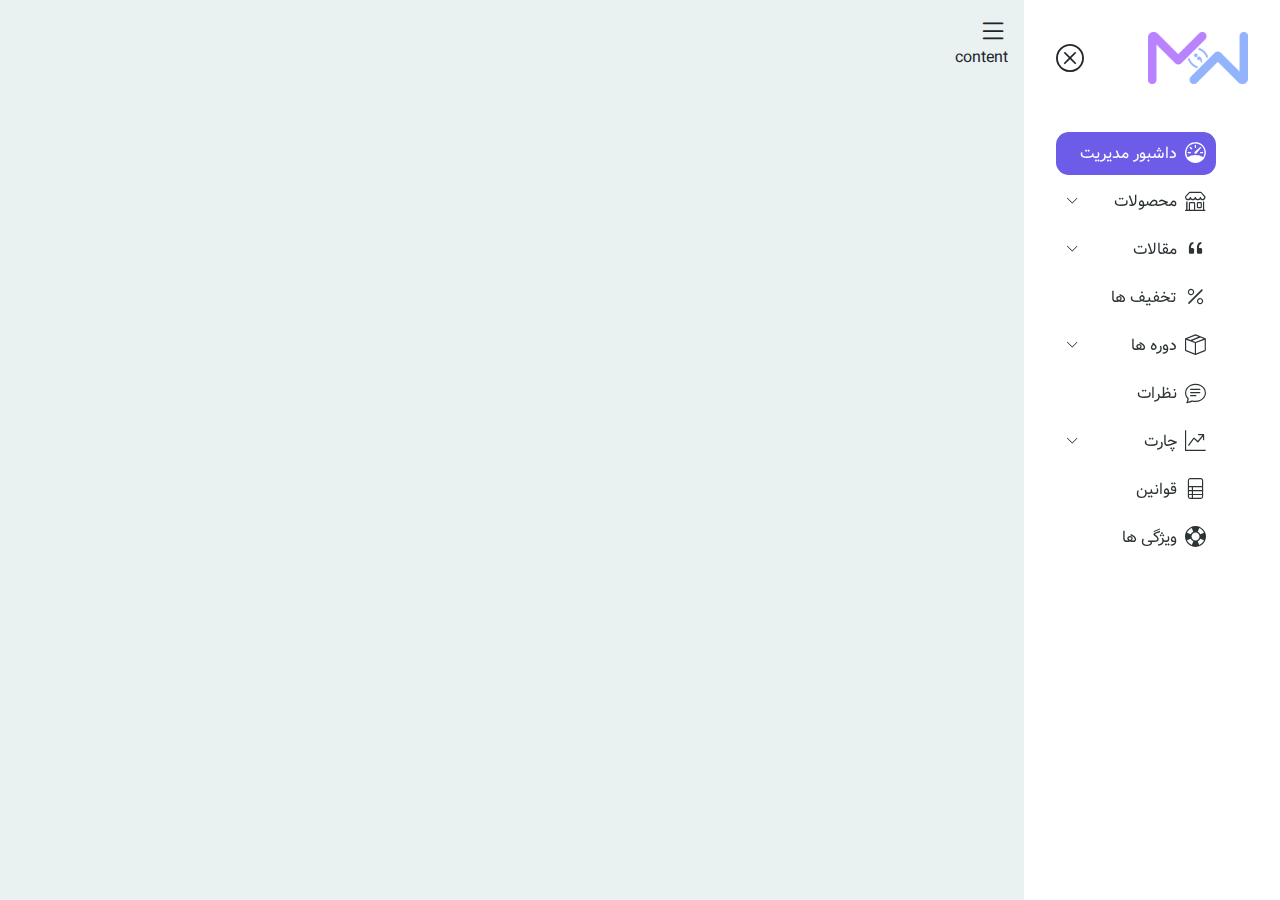
==== index.html @ 44ecd72f "First Added file" ====
<html lang="fa" dir="rtl">

<head>
    <meta charset="UTF-8">
    <meta http-equiv="X-UA-Compatible" content="IE=edge">
    <meta name="viewport" content="width=device-width, initial-scale=1.0">
    <title>پنل ادمین</title>
    <link rel="stylesheet" href="./assets/css/bootstrap.rtl.min.css">
    <link rel="stylesheet" href="./assets/css/bootstrap-icons-1.7.2/bootstrap-icons.css">
    <link rel="stylesheet" href="./assets/css/style.css">
    <link rel="shortcut icon" href="./assets/images/favicon.ico" type="image/x-icon">
</head>

<body>


    <!-- Layouts Start -->
    <section>

        <!-- Side Bar Start -->
        <section class="sidebar">
            <div class="d-flex align-items-center justify-content-between">
                <a href="http://mihranw.ir"><img src="./assets/images/logo.png" alt="logo" class="img-fluid" width="100"
                        height="100"></a>
                <i class="bi bi-x-circle fs-3" id="closeSideBar"></i>
            </div>

            <div class="mt-5">
                <ul class="sidebar-item">
                    <li>
                        <a href="index.html" class="sidebar-link active">
                            <i class="bi bi-speedometer me-2"></i>
                            <span> داشبور مدیریت</span>
                        </a>
                    </li>

                    <li class="dropdown" id="dropdown-submenu" >
                        <div class="sidebar-link"onclick="">
                            <i class="bi bi-shop me-2"></i>
                            <span>  محصولات</span>
                            <i class="bi bi-chevron-down ms-auto"></i>
                        </div>
                        <ul class="submenu" id="submenu">
                            <li class="submenu-item"><a href="#">محصولات جدید</a></li>
                            <li class="submenu-item my-2"><a href="#">فروخته شده ها</a></li>
                            <li class="submenu-item"><a href="#">موجودی</a></li>
                        </ul>
                    </li>

                    <li  class="dropdown">
                        <div class="sidebar-link">
                            <i class="bi bi-quote me-2"></i>
                            <span> مقالات</span>
                            <i class="bi bi-chevron-down ms-auto"></i>
                        </div>
                        <ul class="submenu">
                            <li class="submenu-item"><a href="#">مقاله</a></li>
                            <li class="submenu-item my-2"><a href="#">ثبت شده ها</a></li>
                        </ul>
                    </li>


                    <li>
                        <a href="index.html" class="sidebar-link">
                            <i class="bi bi-percent me-2"></i>
                            <span>تخفیف ها</span>
                        </a>
                    </li>

                    <li  class="dropdown">
                        <div class="sidebar-link">
                            <i class="bi bi-box-seam me-2"></i>
                            <span>دوره ها</span>
                            <i class="bi bi-chevron-down ms-auto"></i>
                        </div>
                        <ul class="submenu">
                            <li class="submenu-item"><a href="#">شروع شده</a></li>
                            <li class="submenu-item my-2"><a href="#">اتمام شده ها</a></li>
                            <li class="submenu-item"><a href="#">جدید ها</a></li>
                            <li class="submenu-item my-2"><a href="#">برترین ها</a></li>
                            <li class="submenu-item"><a href="#">همین ها</a></li>
                        </ul>
                    </li>

                    <li>
                        <a href="index.html" class="sidebar-link">
                            <i class="bi bi-chat-text me-2"></i>
                            <span>نظرات</span>
                        </a>
                    </li>

                    <li  class="dropdown"  id="dropdown-submenu" >
                        <div class="sidebar-link">
                            <i class="bi bi-graph-up-arrow me-2"></i>
                            <span>چارت</span>
                            <i class="bi bi-chevron-down ms-auto"></i>
                        </div>
                        <ul class="submenu">
                            <li class="submenu-item"><a href="#">شروع شده</a></li>
                            <li class="submenu-item my-2"><a href="#">اتمام شده ها</a></li>
                            <li class="submenu-item"><a href="#">جدید ها</a></li>
                            <li class="submenu-item my-2"><a href="#">برترین ها</a></li>
                            <li class="submenu-item"><a href="#">همین ها</a></li>
                        </ul>
                    </li>

                    <li>
                        <a href="index.html" class="sidebar-link">
                            <i class="bi bi-file-ruled me-2"></i>
                            <span>قوانین</span>
                        </a>
                    </li>
                    <li>
                        <a href="index.html" class="sidebar-link">
                            <i class="bi bi-life-preserver me-2"></i>
                            <span>ویژگی ها</span>
                        </a>
                    </li>

                    
                </ul>
            </div>

        </section>
        <!-- Side Bar End -->




        <section class="main">
            <header>
                <i class="bi bi-list" id="openSideBar"></i>
            </header>
            <section class="content">
                content
            </section>
        </section>
    </section>
    <!-- Layouts End -->









    <!-- Mihranw.ir -->

    <script src="./assets/js/bootstrap.bundle.min.js"></script>
    <script src="./assets/js/Jquery.min.js"></script>
    <script src="./assets/js/main.js"></script>
</body>

</html>
---- assets/css/style.css ----
@font-face {
  font-family: "Vazir";
  src: url("../fonts/Vazir.eot");
  /* IE9 Compat Modes */
  src: url("../fonts/Vazir.ttf") format("embedded-opentype"),
    url("../fonts/Vazir.woff") format("woff"),
    url("../fonts/Vazir.woff2") format("woff2");
}

/* Track */
::-webkit-scrollbar {
  width: 3px;
}

::-webkit-scrollbar-track {
  background-color: #a29bfe;
}
::-webkit-scrollbar-thumb {
  background-color: #6c5ce7;
  border-radius: 1rem;
}

body {
  padding: 0;
  margin: 0;
  box-sizing: border-box;
}

body,
html {
  font-family: "Vazir" !important;
}

/* Over Write */
.h1,
.h2,
.h3,
.h4,
.h5,
.h6,
h1,
h2,
h3,
h4,
h5,
h6,
p {
  line-height: 2 !important;
}

/* Utilities */
a {
  text-decoration: none;
}

.cellphone {
  direction: ltr;
  text-align: right;
}

/* Side Bar */
.sidebar {
  width: 16rem;
  height: 100vh;
  position: fixed;
  padding: 2rem;
  overflow-y: hidden;
  transition: all 0.8s;
}
.sidebar:hover {
  overflow-y: auto;
}
.sidebar #closeSideBar {
  font-size: 30px;
  cursor: pointer;
  transition: all 0.3s;
}
.sidebar #closeSideBar:hover {
  color: #eb4d4b;
}

.sidebar .sidebar-item {
  list-style: none;
}

.sidebar .sidebar-item .active {
  background-color: #6c5ce7;
}
.sidebar .sidebar-item .sidebar-link.active span {
  color: #fff;
}
.sidebar .sidebar-item .sidebar-link.active i {
  color: #fff;
}
.sidebar .sidebar-item .sidebar-link.active:hover i {
  color: #fff;
}

.sidebar .sidebar-item .sidebar-link.active:hover {
  background-color: #786ff0;
}

.sidebar .sidebar-item .sidebar-link {
  margin-top: 0.3rem;
  display: flex;
  align-items: center;
  padding: 0.6rem;
  transition: all 0.3s;
  border-radius: 0.8rem;
  cursor: pointer;
  color: #2d3436;
}

.sidebar .sidebar-item .sidebar-link:hover {
  background-color: #eaf1f1;
}

.sidebar .sidebar-item .sidebar-link i {
  font-size: 1.3rem;
  transition: all 0.3s;
}

.sidebar .sidebar-item .sidebar-link .bi-chevron-down {
  font-size: 0.8rem;
  color: #2d3436 !important;
  transition: all 0.3s;
}
.sidebar .sidebar-item .sidebar-link .bi-chevron-up {
  font-size: 0.8rem;
  color: #2d3436 !important;
  transition: all 0.3s;
}

.sidebar .sidebar-item .sidebar-link:hover i {
  color: #eb4d4b;
}

.sidebar .sidebar-item .submenu {
  list-style: none;
  display: none;
}

.sidebar .sidebar-item .submenu .submenu-item {
  transition: all 0.3s;
}

.sidebar .sidebar-item .submenu .submenu-item:hover {
  margin-right: 0.5rem;
}

.sidebar .sidebar-item .submenu .submenu-item a {
  color: #a29bfe;
}

.sidebar .sidebar-item .submenu .submenu-item:hover a {
  color: #6c5ce7;
}

/* Main */
.main {
  height: 100vh;
  background-color: #eaf1f1;
  padding: 1rem;
  transition: all 0.8s;
}

.main #openSideBar {
  font-size: 30px;
  cursor: pointer;
  transition: all 0.3s;
}

/* .main #openSideBar:hover{

} */
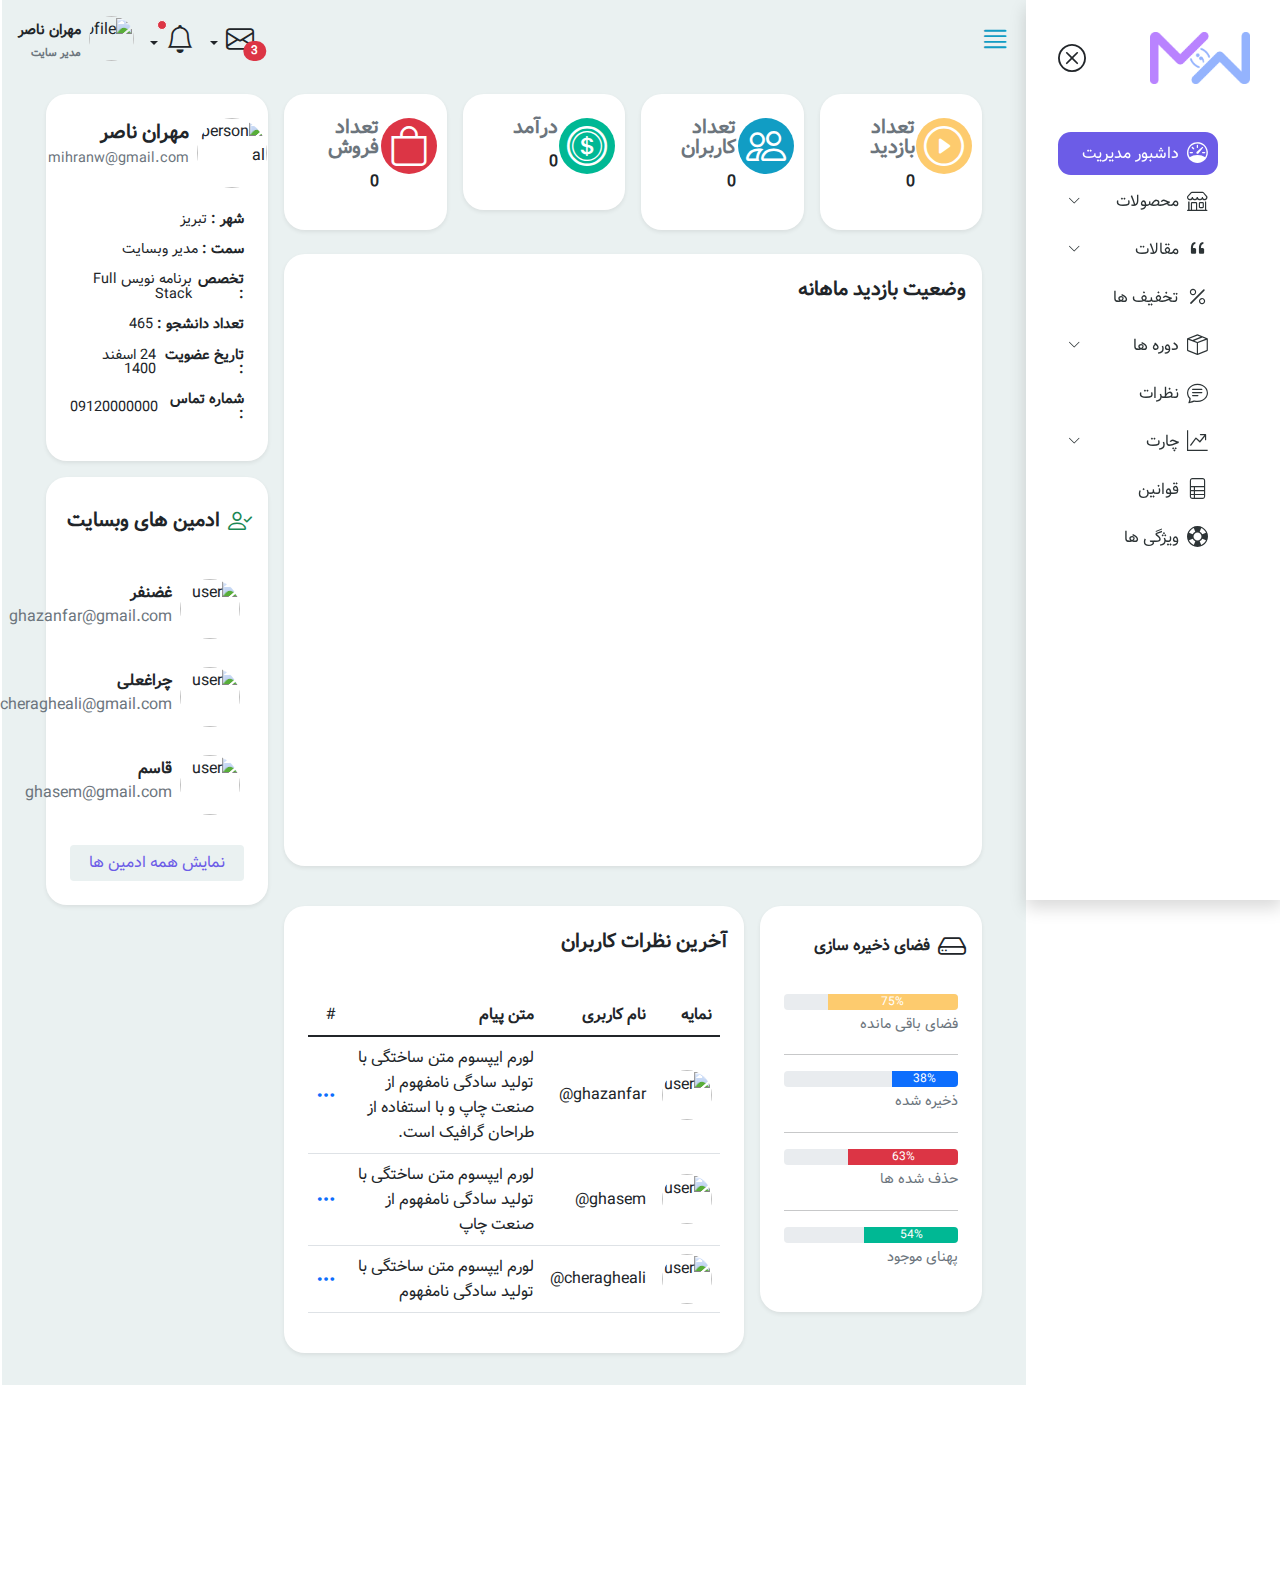
==== commit 279fd084: "Add New Features And Plugings" ====
--- a/index.html
+++ b/index.html
@@ -18,7 +18,7 @@
     <section>
 
         <!-- Side Bar Start -->
-        <section class="sidebar">
+        <section class="sidebar shadow">
             <div class="d-flex align-items-center justify-content-between">
                 <a href="http://mihranw.ir"><img src="./assets/images/logo.png" alt="logo" class="img-fluid" width="100"
                         height="100"></a>
@@ -34,10 +34,10 @@
                         </a>
                     </li>
 
-                    <li class="dropdown" id="dropdown-submenu" >
-                        <div class="sidebar-link"onclick="">
+                    <li class="dropdown" id="dropdown-submenu">
+                        <div class="sidebar-link" onclick="">
                             <i class="bi bi-shop me-2"></i>
-                            <span>  محصولات</span>
+                            <span> محصولات</span>
                             <i class="bi bi-chevron-down ms-auto"></i>
                         </div>
                         <ul class="submenu" id="submenu">
@@ -47,7 +47,7 @@
                         </ul>
                     </li>
 
-                    <li  class="dropdown">
+                    <li class="dropdown">
                         <div class="sidebar-link">
                             <i class="bi bi-quote me-2"></i>
                             <span> مقالات</span>
@@ -67,7 +67,7 @@
                         </a>
                     </li>
 
-                    <li  class="dropdown">
+                    <li class="dropdown">
                         <div class="sidebar-link">
                             <i class="bi bi-box-seam me-2"></i>
                             <span>دوره ها</span>
@@ -89,7 +89,7 @@
                         </a>
                     </li>
 
-                    <li  class="dropdown"  id="dropdown-submenu" >
+                    <li class="dropdown" id="dropdown-submenu">
                         <div class="sidebar-link">
                             <i class="bi bi-graph-up-arrow me-2"></i>
                             <span>چارت</span>
@@ -117,7 +117,7 @@
                         </a>
                     </li>
 
-                    
+
                 </ul>
             </div>
 
@@ -125,16 +125,511 @@
         <!-- Side Bar End -->
 
 
-
-
+        <!-- Main Start -->
         <section class="main">
-            <header>
-                <i class="bi bi-list" id="openSideBar"></i>
+
+            <!-- Header Start -->
+            <header class="header d-flex justify-content-between align-items-center ">
+                <div>
+                    <i class="bi bi-justify" id="openSideBar"></i>
+                </div>
+
+                <div class="d-flex align-items-center">
+                    <div class="dropdown message-box mt-1">
+                        <div class="dropdown-toggle position-relative" data-bs-toggle="dropdown">
+                            <i class="bi bi-envelope fs-3"></i>
+                            <span
+                                class="position-absolute top-50 end-50 translate-middle-x badge rounded-pill bg-danger">
+                                3
+                            </span>
+                        </div>
+
+                        <ul class="dropdown-menu shadow">
+
+                            <li class="text-center">پیام ها</li>
+                            <li>
+                                <hr class="dropdown-divider">
+                            </li>
+
+                            <li><a class="dropdown-item" href="#">
+                                    <div class="d-flex align-items-center">
+                                        <img src="./assets/images/users/1.png" alt="user logo" width="40"
+                                            class="img-fluid rounded-circle">
+                                        <span class="d-block fs-7 fw-bold ms-2">قاسم نوشته </span>
+                                        <div class="card ms-1 p-1"><span class="text-secondary fs-10">10 دقیقه
+                                                قبل</span></div>
+                                    </div>
+                                    <span class="text-muted fs-8">لورم ایپسوم متن ساختگی</span>
+                                </a></li>
+                            <li class="mt-2"><a class="dropdown-item" href="#">
+                                    <div class="d-flex align-items-center">
+                                        <img src="./assets/images/users/2.png" alt="user logo" width="40"
+                                            class="img-fluid rounded-circle">
+                                        <span class="d-block fs-7 fw-bold ms-2">غضنفر نوشته </span>
+                                        <div class="card ms-1 p-1"><span class="text-secondary fs-10">14 دقیقه
+                                                قبل</span></div>
+                                    </div>
+                                    <span class="text-muted fs-8">لورم ایپسوم متن ساختگی با تولید سادگی نامفهوم </span>
+                                </a></li>
+                            <li class="mt-2"><a class="dropdown-item" href="#">
+                                    <div class="d-flex align-items-center">
+                                        <img src="./assets/images/users/3.png" alt="user logo" width="40"
+                                            class="img-fluid rounded-circle">
+                                        <span class="d-block fs-7 fw-bold ms-2">چراغعلی نوشته </span>
+                                        <div class="card ms-1 p-1"><span class="text-secondary fs-10">1 ساعت قبل</span>
+                                        </div>
+                                    </div>
+                                    <span class="text-muted fs-8">لورم ایپسوم متن ساختگی با صنعت چاپ</span>
+                                </a></li>
+
+
+                            <li class="mt-4 mb-2 text-center">
+                                <a href="index.html" class="fs-8 position-relative">مشاهده همه پیام ها</a>
+                                <span
+                                    class="position-absolute top-75 end-75 translate-middle badge rounded-pill bg-warning">
+                                    10
+                                </span>
+                            </li>
+
+                        </ul>
+                    </div>
+
+                    <div class="dropdown alert-box mt-1 mx-3">
+                        <div class="dropdown-toggle position-relative" data-bs-toggle="dropdown">
+                            <i class="bi bi-bell fs-3"></i>
+                            <span
+                                class="position-absolute top-25 start-25 translate-middle p-1 bg-danger border border-light rounded-circle">
+                            </span>
+
+                        </div>
+
+                        <ul class="dropdown-menu shadow">
+
+                            <li class="text-center">هشدارها</li>
+                            <li>
+                                <hr class="dropdown-divider">
+                            </li>
+
+                            <li><a class="dropdown-item" href="#">
+                                    <div class="d-flex align-items-center">
+                                        <i class="bi bi-check-circle fs-2 text-success"></i>
+                                        <span class="d-block fs-7 fw-bold ms-2"> دوره جدید منتشر شد </span>
+                                        <div class="card ms-1 p-1"><span class="text-secondary fs-10">40 دقیقه
+                                                قبل</span></div>
+                                    </div>
+                                    <p class="text-muted fs-8 mt-1">لورم ایپسوم متن ساختگی با تولید سادگی نامفهوم </p>
+
+                                </a></li>
+                            <li><a class="dropdown-item" href="#">
+                                    <div class="d-flex align-items-center">
+                                        <i class="bi bi-exclamation-circle fs-2 text-warning"></i>
+                                        <span class="d-block fs-7 fw-bold ms-2"> منابع سیستم پر شده ! </span>
+                                        <div class="card ms-1 p-1"><span class="text-secondary fs-10">3 ساعت
+                                                قبل</span></div>
+                                    </div>
+                                    <p class="text-muted fs-8 mt-1">لورم ایپسوم متن ساختگی با تولید سادگی نامفهوم </p>
+
+                                </a></li>
+                            <li><a class="dropdown-item" href="#">
+                                    <div class="d-flex align-items-center">
+                                        <i class="bi bi-x-circle fs-2 text-danger"></i>
+                                        <span class="d-block fs-7 fw-bold ms-2"> فایل ذخیره نشد! </span>
+                                        <div class="card ms-1 p-1"><span class="text-secondary fs-10">48 ساعت
+                                                قبل</span></div>
+                                    </div>
+                                    <p class="text-muted fs-8 mt-1">لورم ایپسوم متن ساختگی با تولید سادگی نامفهوم </p>
+
+                                </a></li>
+
+
+
+                            <li class="mt-4 mb-2 text-center">
+                                <a href="index.html" class="fs-8 position-relative">مشاهده اعلان ها</a>
+                            </li>
+
+                        </ul>
+                    </div>
+
+                    <div class="dropdown profile-box">
+                        <div class="dropdown-toggle position-relative profile" data-bs-toggle="dropdown">
+                            <div class="d-flex align-items-center">
+                                <img src="./assets/images/users/personal.png" alt="Profile" width="45"
+                                    class="img-fluid rounded-circle">
+                                <div class="ms-2">
+                                    <p class="fw-bold fs-7 mb-0">مهران ناصر</p>
+                                    <span class="fw-bold fs-9 text-muted mt-0">مدیر سایت</span>
+                                </div>
+                            </div>
+                        </div>
+
+                        <ul class="dropdown-menu shadow">
+
+                            <li class="p-1">
+                                <a class="dropdown-item" href="#">
+                                    <i class="bi bi-person-bounding-box fs-6 me-1"></i>
+                                    حساب کاربری
+                                </a>
+                            </li>
+                            <li class="p-1">
+                                <a class="dropdown-item" href="#">
+                                    <i class="bi bi-cash-coin fs-6 me-1"></i>
+                                    کیف پول
+                                </a>
+                            </li>
+                            <li class="p-1">
+                                <a class="dropdown-item" href="#">
+                                    <i class="bi bi-key fs-6 me-1"></i>
+                                    تغییر رمز عبور
+                                </a>
+                            </li>
+                            <li>
+                                <hr class="dropdown-divider">
+                            </li>
+                            <li class="p-1">
+                                <a class="dropdown-item" href="#">
+                                    <i class="bi bi-door-open fs-6 me-1"></i>
+                                    خروج از حساب
+                                </a>
+                            </li>
+
+
+
+
+
+
+                        </ul>
+                    </div>
+                </div>
+
             </header>
-            <section class="content">
-                content
+            <!-- Header End -->
+
+            <!-- Content Start -->
+            <section class="content p-1 p-lg-3 mt-5 mt-lg-3">
+                <div class="container-fluid">
+                    <div class="row g-3">
+                        <!-- stats Start -->
+                        <div class="col-lg-9 stats">
+                            <div class="row g-3">
+                                <div class="col-6 col-lg-3">
+                                    <div class="card shadow-sm">
+                                        <div class="card-body">
+                                            <div class="row g-3">
+                                                <div class="col-sm-3 col-lg-4">
+                                                    <div class="stats-icon">
+                                                        <i class="bi bi-play-circle fs-1 bg-yellow"></i>
+                                                    </div>
+                                                </div>
+                                                <div class="col-sm-9 col-lg-8 text-center text-lg-start">
+                                                    <h5 class="text-muted fs-5 fw-bold lh-1">تعداد بازدید</h5>
+                                                    <h6 class="fs-6 fw-bold purecounter" data-purecounter-start="0"
+                                                        data-purecounter-end="1500">0</h6>
+                                                </div>
+                                            </div>
+                                        </div>
+                                    </div>
+                                </div>
+                                <div class="col-6 col-lg-3">
+                                    <div class="card shadow-sm">
+                                        <div class="card-body">
+                                            <div class="row g-3">
+                                                <div class="col-sm-3 col-lg-4">
+                                                    <div class="stats-icon">
+                                                        <i class="bi bi-people fs-1 bg-blue"></i>
+                                                    </div>
+                                                </div>
+                                                <div class="col-sm-9 col-lg-8 text-center text-lg-start">
+                                                    <h5 class="text-muted fs-5 fw-bold lh-1">تعداد کاربران</h5>
+                                                    <h6 class="fs-6 fw-bold purecounter" data-purecounter-start="0"
+                                                        data-purecounter-end="2341">0</h6>
+                                                </div>
+                                            </div>
+                                        </div>
+                                    </div>
+                                </div>
+                                <div class="col-6 col-lg-3">
+                                    <div class="card shadow-sm">
+                                        <div class="card-body">
+                                            <div class="row g-3">
+                                                <div class="col-sm-3 col-lg-4">
+                                                    <div class="stats-icon">
+                                                        <i class="bi bi-coin fs-1 bg-green"></i>
+                                                    </div>
+                                                </div>
+                                                <div class="col-sm-9 col-lg-8 text-center text-lg-start">
+                                                    <h5 class="text-muted fs-5 fw-bold lh-1">درآمد</h5>
+                                                    <h6 class="fs-6 fw-bold purecounter" data-purecounter-start="0"
+                                                        data-purecounter-end="1350000">0</h6>
+                                                </div>
+                                            </div>
+                                        </div>
+                                    </div>
+                                </div>
+                                <div class="col-6 col-lg-3">
+                                    <div class="card shadow-sm">
+                                        <div class="card-body">
+                                            <div class="row g-3">
+                                                <div class="col-sm-3 col-lg-4">
+                                                    <div class="stats-icon">
+                                                        <i class="bi bi-bag fs-1 bg-danger"></i>
+                                                    </div>
+                                                </div>
+                                                <div class="col-sm-9 col-lg-8 text-center text-lg-start">
+                                                    <h5 class="text-muted fs-5 fw-bold lh-1">تعداد فروش</h5>
+                                                    <h6 class="fs-6 fw-bold purecounter" data-purecounter-start="0"
+                                                        data-purecounter-end="456">0</h6>
+                                                </div>
+                                            </div>
+                                        </div>
+                                    </div>
+                                </div>
+                            </div>
+
+                            <!-- Data Chart Start -->
+                            <div class="row mt-4">
+                                <div class="col-12">
+                                    <div class="card shadow-sm p-2">
+                                        <div class="card-header">
+                                            <h5 class="fw-bold">وضعیت بازدید ماهانه</h5>
+                                        </div>
+                                        <div class="card-body cellphone">
+                                            <div id="chartdiv"></div>
+                                        </div>
+                                    </div>
+                                </div>
+                            </div>
+                            <!-- Data Chart End -->
+
+                            <!-- Comments And Progress Bar Start -->
+                            <div class="row g-3 mt-4">
+                                <div class="col-lg-4">
+                                    <div class="card shadow-sm">
+                                        <div class="card-header">
+                                            <div class="d-flex align-items-center">
+                                                <i class="bi bi-hdd fs-3 lh-0"></i>
+                                                <h5 class="fs-6 fw-bold ms-2 mt-2">
+                                                    فضای ذخیره سازی
+                                                </h5>
+                                            </div>
+                                        </div>
+                                        <div class="card-body">
+                                            <div>
+                                                <div class="progress">
+                                                    <div class="progress-bar bg-yellow" style="width: 75%;"
+                                                        aria-valuenow="75">75%
+                                                    </div>
+                                                </div>
+                                                <p class="text-muted fs-7">فضای باقی مانده</p>
+                                            </div>
+                                            <hr>
+                                            <div>
+                                                <div class="progress">
+                                                    <div class="progress-bar" style="width: 38%;" aria-valuenow="38">38%
+                                                    </div>
+                                                </div>
+                                                <p class="text-muted fs-7">ذخیره شده</p>
+                                            </div>
+                                            <hr>
+                                            <div>
+                                                <div class="progress">
+                                                    <div class="progress-bar bg-danger" style="width: 63%;"
+                                                        aria-valuenow="63">63%
+                                                    </div>
+                                                </div>
+                                                <p class="text-muted fs-7">حذف شده ها</p>
+                                            </div>
+                                            <hr>
+                                            <div>
+                                                <div class="progress">
+                                                    <div class="progress-bar bg-green" style="width: 54%;"
+                                                        aria-valuenow="54">54%
+                                                    </div>
+                                                </div>
+                                                <p class="text-muted fs-7">پهنای موجود</p>
+                                            </div>
+                                        </div>
+                                    </div>
+                                </div>
+                                <div class="col-lg-8">
+                                    <div class="card shadow-sm">
+                                        <div class="card-header">
+                                            <h5 class="fw-bold">
+                                                آخرین نظرات کاربران
+                                            </h5>
+                                        </div>
+                                        <div class="card-body">
+                                            <table class="table table-hover align-middle">
+                                                <thead>
+                                                    <tr>
+                                                        <td class="fw-bold">نمایه</td>
+                                                        <td class="fw-bold">نام کاربری</td>
+                                                        <td class="fw-bold">متن پیام</td>
+                                                        <td>#</td>
+                                                    </tr>
+                                                </thead>
+                                                <tbody>
+                                                    <tr>
+                                                        <td>
+                                                            <img src="./assets/images/users/1.png" alt="user"
+                                                                class="img-fluid rounded-circle" width="50">
+                                                        </td>
+                                                        <td class="cellphone">
+                                                            @ghazanfar
+                                                        </td>
+                                                        <td>
+                                                            لورم ایپسوم متن ساختگی با تولید سادگی نامفهوم از صنعت چاپ و
+                                                            با استفاده از طراحان گرافیک است.
+                                                        </td>
+                                                        <td>
+                                                            <a href="javascript:" data-bs-toggle="tooltip" data-bs-placement="top" title="بیشتر">
+                                                                <i class="bi bi-three-dots fs-5"></i>
+                                                            </a>
+                                                        </td>
+                                                    </tr>
+                                                    <tr>
+                                                        <td>
+                                                            <img src="./assets/images/users/2.png" alt="user"
+                                                                class="img-fluid rounded-circle" width="50">
+                                                        </td>
+                                                        <td class="cellphone">
+                                                            @ghasem
+                                                        </td>
+                                                        <td>
+                                                            لورم ایپسوم متن ساختگی با تولید سادگی نامفهوم از صنعت چاپ
+                                                        </td>
+                                                        <td>
+                                                            <a href="javascript:" data-bs-toggle="tooltip" data-bs-placement="top" title="بیشتر">
+                                                                <i class="bi bi-three-dots fs-5"></i>
+                                                            </a>
+                                                        </td>
+                                                    </tr>
+                                                    <tr>
+                                                        <td>
+                                                            <img src="./assets/images/users/3.png" alt="user"
+                                                                class="img-fluid rounded-circle" width="50">
+                                                        </td>
+                                                        <td class="cellphone">
+                                                            @cheragheali
+                                                        </td>
+                                                        <td>
+                                                            لورم ایپسوم متن ساختگی با تولید سادگی نامفهوم
+                                                        </td>
+                                                        <td>
+                                                            <a href="javascript:" data-bs-toggle="tooltip" data-bs-placement="top" title="بیشتر">
+                                                                <i class="bi bi-three-dots fs-5"></i>
+                                                            </a>
+                                                        </td>
+                                                    </tr>
+                                                </tbody>
+                                            </table>
+                                        </div>
+                                    </div>
+                                </div>
+                            </div>
+                            <!-- Comments And Progress Bar End -->
+
+
+
+                        </div>
+                        <!-- stats End -->
+
+                        <!-- Users Start -->
+                        <div class="col-lg-3">
+                            <div class="card shadow-sm">
+                                <div class="card-body">
+                                    <div class=" d-flex align-items-center justify-content-center">
+                                        <img src="./assets/images/users/personal.png" alt="personal"
+                                            class="img-fluid rounded-circle" width="70">
+                                        <div class="ms-2">
+                                            <h5 class="fw-bold lh-1">مهران ناصر</h5>
+                                            <p class="fs-7 text-muted lh-1">mihranw@gmail.com</p>
+                                        </div>
+                                    </div>
+                                    <div class="user-information mt-4">
+                                        <div class="d-flex align-items-center">
+                                            <p class="fs-7 fw-bold lh-1">شهر : </p>
+                                            <p class="fs-7 ms-1 lh-1"> تبریز</p>
+                                        </div>
+
+                                        <div class="d-flex align-items-center">
+                                            <p class="fs-7 fw-bold lh-1">سمت : </p>
+                                            <p class="fs-7 ms-1 lh-1"> مدیر وبسایت</p>
+                                        </div>
+                                        <div class="d-flex align-items-center">
+                                            <p class="fs-7 fw-bold lh-1"> تخصص : </p>
+                                            <p class="fs-7 ms-1 lh-1"> برنامه نویس Full Stack </p>
+                                        </div>
+                                        <div class="d-flex align-items-center">
+                                            <p class="fs-7 fw-bold lh-1"> تعداد دانشجو : </p>
+                                            <p class="fs-7 ms-1 lh-1"> 465 </p>
+                                        </div>
+                                        <div class="d-flex align-items-center">
+                                            <p class="fs-7 fw-bold lh-1">تاریخ عضویت : </p>
+                                            <p class=" fs-7 ms-1 lh-1">24 اسفند 1400</p>
+                                        </div>
+                                        <div class="d-flex align-items-center">
+                                            <p class="fs-7 fw-bold lh-1">شماره تماس : </p>
+                                            <p class="cellphone fs-7 ms-1 lh-1">09120000000</p>
+                                        </div>
+                                    </div>
+                                </div>
+                            </div>
+
+                            <div class="card shadow-sm mt-3 p-2">
+                                <div class="card-header">
+                                    <div class="d-flex align-items-center justify-content-start">
+                                        <i class="bi bi-person-check fs-4 text-success"></i>
+                                        <h4 class="fw-bold fs-5 ms-2 mt-2">
+                                            ادمین های وبسایت
+                                        </h4>
+                                    </div>
+                                </div>
+                                <div class="card-body">
+                                    <div class="d-flex align-items-center p-1">
+                                        <img src="./assets/images/users/1.png" alt="user"
+                                            class="img-fluid rounded-circle" width="60">
+                                        <div class="ms-2 mt-2">
+                                            <h3 class="fw-bold fs-6 lh-1">غضنفر</h3>
+                                            <p class="lh-1 text-muted">ghazanfar@gmail.com</p>
+                                        </div>
+                                    </div>
+                                    <div class="d-flex align-items-center my-3 p-1">
+                                        <img src="./assets/images/users/2.png" alt="user"
+                                            class="img-fluid rounded-circle" width="60">
+                                        <div class="ms-2 mt-2">
+                                            <h3 class="fw-bold fs-6 lh-1">چراغعلی</h3>
+                                            <p class="lh-1 text-muted">cheragheali@gmail.com</p>
+                                        </div>
+                                    </div>
+                                    <div class="d-flex align-items-center p-1">
+                                        <img src="./assets/images/users/3.png" alt="user"
+                                            class="img-fluid rounded-circle" width="60">
+                                        <div class="ms-2 mt-2">
+                                            <h3 class="fw-bold fs-6 lh-1">قاسم</h3>
+                                            <p class="lh-1 text-muted">ghasem@gmail.com</p>
+                                        </div>
+                                    </div>
+
+                                    <div class="d-grid mt-4">
+                                        <a href="javascript:" class="btn btn-light-primary">نمایش همه ادمین ها</a>
+                                    </div>
+
+                                </div>
+                            </div>
+                            
+                        </div>
+                        <!-- Users End -->
+
+                    </div>
+                </div>
             </section>
+            <!-- Content End -->
+
         </section>
+        <!-- Main End -->
+
+        <section style="height: 200px;"></section>
+
     </section>
     <!-- Layouts End -->
 
@@ -150,6 +645,13 @@
 
     <script src="./assets/js/bootstrap.bundle.min.js"></script>
     <script src="./assets/js/Jquery.min.js"></script>
+    <script src="./assets/js/plugins/prueCounter.js"></script>
+    <!-- Charts -->
+    <script src="https://cdn.amcharts.com/lib/5/index.js"></script>
+    <script src="https://cdn.amcharts.com/lib/5/xy.js"></script>
+    <script src="https://cdn.amcharts.com/lib/5/themes/Animated.js"></script>
+    <script src="./assets/js/plugins/chart.js"></script>
+
     <script src="./assets/js/main.js"></script>
 </body>
 
--- a/assets/css/style.css
+++ b/assets/css/style.css
@@ -54,9 +54,50 @@
 }
 
 .cellphone {
-  direction: ltr;
-  text-align: right;
-}
+  direction: ltr !important;
+  text-align: right ;
+}
+
+.lh-0{
+  line-height: 0 !important;
+}
+
+.fs-7 {
+  font-size: 0.9rem !important;
+}
+
+.fs-8 {
+  font-size: 0.8rem !important;
+}
+.fs-9 {
+  font-size: 0.7rem !important;
+}
+.fs-10 {
+  font-size: 0.6rem !important;
+}
+
+.bg-blue{
+  background-color: #119dc4 !important;
+}
+
+.bg-yellow{
+  background-color: #fdcb6e !important;
+}
+.bg-green{
+  background-color: #00b894 !important;
+}
+
+.btn-light-primary{
+  background-color: #eaf1f1;
+  color: #6c5ce7;
+  transition: all 0.3s;
+  border: none;
+}
+.btn-light-primary:hover{
+  background-color: #cedbdb;
+  color: #000;
+}
+
 
 /* Side Bar */
 .sidebar {
@@ -65,6 +106,8 @@
   position: fixed;
   padding: 2rem;
   overflow-y: hidden;
+  z-index: 1000;
+  background-color: #fff;
   transition: all 0.8s;
 }
 .sidebar:hover {
@@ -136,8 +179,8 @@
 }
 
 .sidebar .sidebar-item .submenu {
+  display: none;
   list-style: none;
-  display: none;
 }
 
 .sidebar .sidebar-item .submenu .submenu-item {
@@ -156,9 +199,10 @@
   color: #6c5ce7;
 }
 
+
+
 /* Main */
 .main {
-  height: 100vh;
   background-color: #eaf1f1;
   padding: 1rem;
   transition: all 0.8s;
@@ -167,9 +211,58 @@
 .main #openSideBar {
   font-size: 30px;
   cursor: pointer;
-  transition: all 0.3s;
-}
-
-/* .main #openSideBar:hover{
-
-} */
+  color: #119dc4;
+  transition: all 0.3s;
+}
+
+.main .header .message-box {
+  cursor: pointer;
+}
+.main .header .message-box .dropdown-menu {
+  width: 20rem !important;
+}
+.main .header .alert-box {
+  cursor: pointer;
+}
+.main .header .alert-box .dropdown-menu {
+  width: 20rem !important;
+}
+.main .header .profile-box {
+  cursor: pointer;
+}
+.main .header .profile-box .profile::after {
+  display: none !important;
+}
+.main .header .profile-box .dropdown-menu {
+  width: 13rem;
+}
+
+
+
+.main .card{
+  padding: 0.5rem;
+  border: none !important;
+  border-radius: 1.3rem;
+}
+.main .card .card-header{
+  padding: 0.5rem;
+  border: none !important;
+  background-color: #fff;
+}
+
+.main .content .stats .card .stats-icon {
+  display: flex;
+  align-items: center;
+  justify-content: center;
+
+}
+.main .content .stats .card .stats-icon i{
+  padding: 0.5rem;
+  color: #fff;
+  border-radius: 3rem;
+  line-height: 0;
+}
+
+.main .content #chartdiv{
+  height: 500px;
+}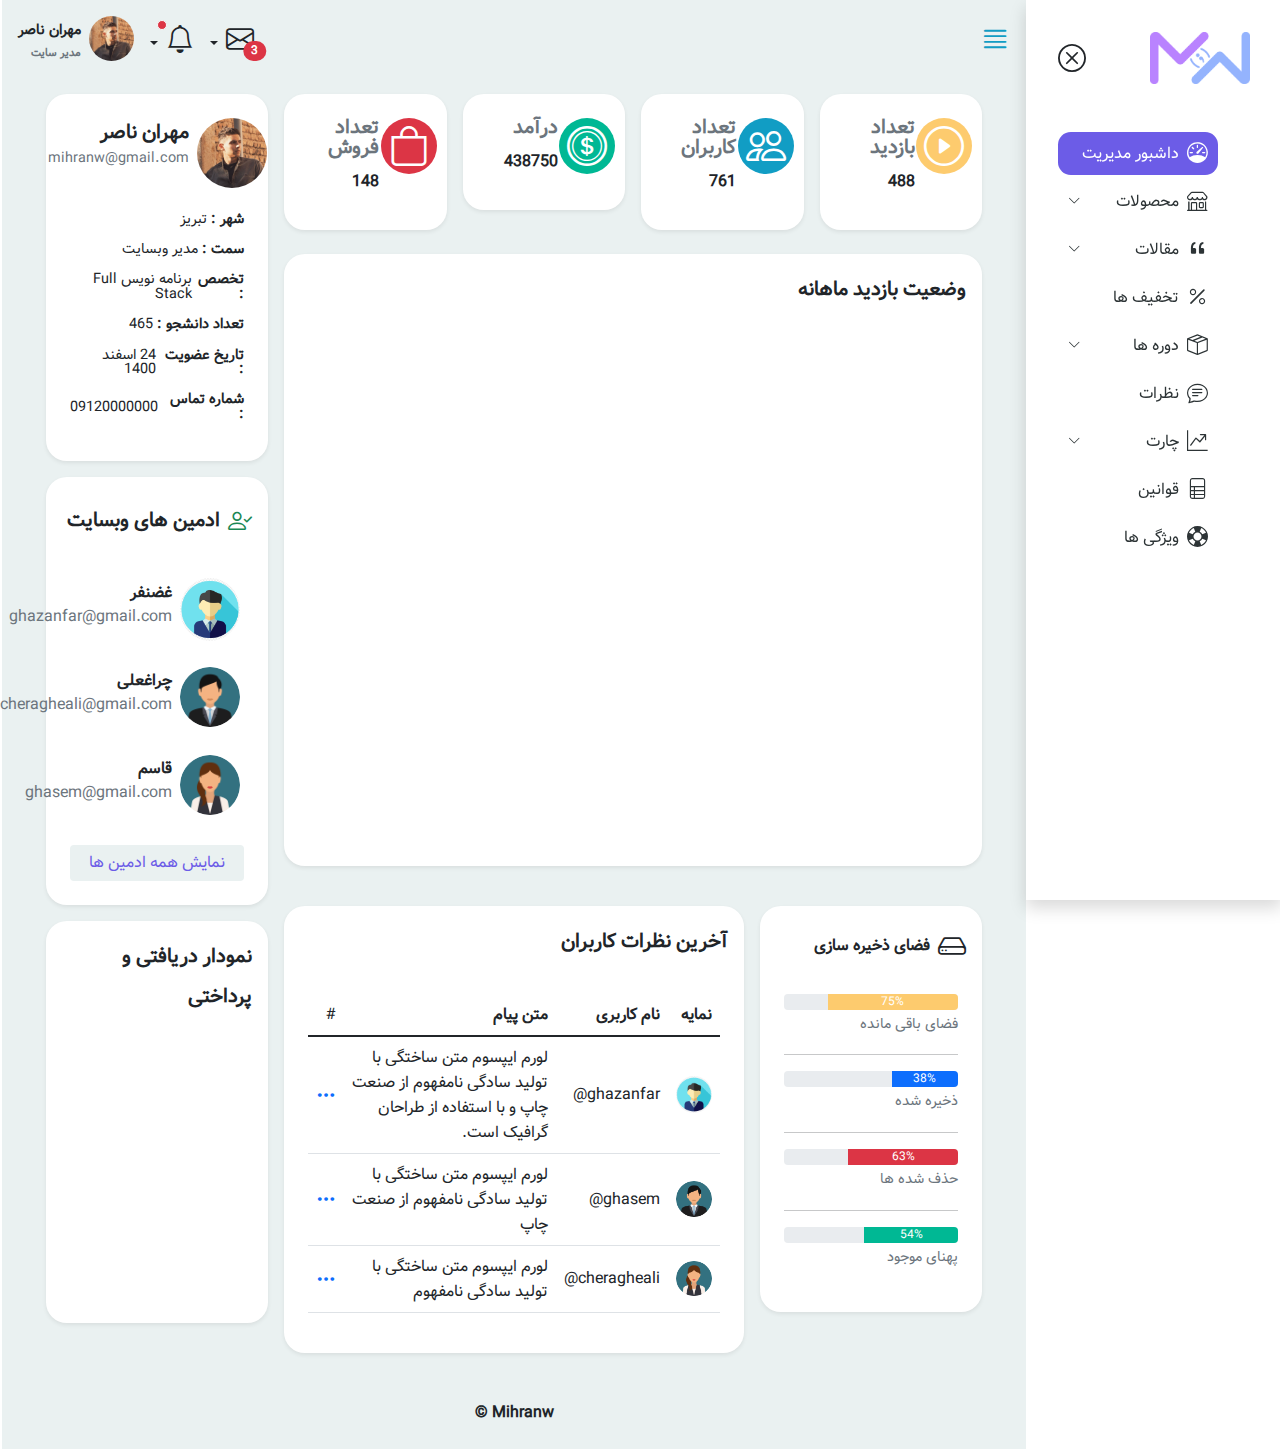
==== commit 03ffb04c: "Add New Featues (Preloader & Product Page and List" ====
--- a/index.html
+++ b/index.html
@@ -13,10 +13,14 @@
 
 <body>
 
+    <!-- Preloader Start -->
+    <div class="preloader"></div>
+    <!-- Preloader Start -->
+
+
 
     <!-- Layouts Start -->
     <section>
-
         <!-- Side Bar Start -->
         <section class="sidebar shadow">
             <div class="d-flex align-items-center justify-content-between">
@@ -41,7 +45,7 @@
                             <i class="bi bi-chevron-down ms-auto"></i>
                         </div>
                         <ul class="submenu" id="submenu">
-                            <li class="submenu-item"><a href="#">محصولات جدید</a></li>
+                            <li class="submenu-item"><a href="product.html">محصولات</a></li>
                             <li class="submenu-item my-2"><a href="#">فروخته شده ها</a></li>
                             <li class="submenu-item"><a href="#">موجودی</a></li>
                         </ul>
@@ -458,6 +462,7 @@
                                             </h5>
                                         </div>
                                         <div class="card-body">
+                                         <div class="table-responsive">
                                             <table class="table table-hover align-middle">
                                                 <thead>
                                                     <tr>
@@ -522,6 +527,7 @@
                                                     </tr>
                                                 </tbody>
                                             </table>
+                                         </div>
                                         </div>
                                     </div>
                                 </div>
@@ -616,7 +622,18 @@
 
                                 </div>
                             </div>
-                            
+
+                            <div class="card shadow-sm mt-3">
+                                <div class="card-header">
+                                    <h5 class="fw-bold">
+                                        نمودار دریافتی و پرداختی
+                                    </h5>
+                                </div>
+                                <div class="card-body">
+                                    <div id="chart-circle"></div>
+                                </div>
+                            </div>
+
                         </div>
                         <!-- Users End -->
 
@@ -625,11 +642,16 @@
             </section>
             <!-- Content End -->
 
+            <!-- Footer Start -->
+            <footer class="mt-4 p-2">
+                <div class="container text-center">
+                    <a href="http://mihranw.ir" target="_blank" class="text-dark fw-bold"> Mihranw &copy;</a>
+                </div>
+            </footer>
+            <!-- Footer End -->
+
         </section>
         <!-- Main End -->
-
-        <section style="height: 200px;"></section>
-
     </section>
     <!-- Layouts End -->
 
@@ -649,8 +671,13 @@
     <!-- Charts -->
     <script src="https://cdn.amcharts.com/lib/5/index.js"></script>
     <script src="https://cdn.amcharts.com/lib/5/xy.js"></script>
+    <script src="https://cdn.amcharts.com/lib/5/percent.js"></script>
     <script src="https://cdn.amcharts.com/lib/5/themes/Animated.js"></script>
     <script src="./assets/js/plugins/chart.js"></script>
+    <script src="https://cdn.amcharts.com/lib/4/core.js"></script>
+    <script src="https://cdn.amcharts.com/lib/4/charts.js"></script>
+    <script src="https://cdn.amcharts.com/lib/4/themes/animated.js"></script>
+    <script src="./assets/js/plugins/chartcircle.js"></script>
 
     <script src="./assets/js/main.js"></script>
 </body>
--- a/assets/css/style.css
+++ b/assets/css/style.css
@@ -48,6 +48,18 @@
   line-height: 2 !important;
 }
 
+.preloader{
+  background: url(../images/gifs/preloader.gif) center no-repeat;
+  background-color: #f1f2f3;
+  position: fixed;
+  top: 0;
+  right: 0;
+  bottom: 0;
+  left: 0;
+  height: 100vh;
+  z-index: 5000;
+}
+
 /* Utilities */
 a {
   text-decoration: none;
@@ -96,6 +108,15 @@
 .btn-light-primary:hover{
   background-color: #cedbdb;
   color: #000;
+}
+
+
+
+/* Override */
+.pagination .active-sm{
+  background-color: #eaf1f1 !important;
+  color: #6c5ce7 !important;
+  border: none !important;
 }
 
 
@@ -265,4 +286,7 @@
 
 .main .content #chartdiv{
   height: 500px;
+}
+.main .content #chart-circle{
+  height: 250px;
 }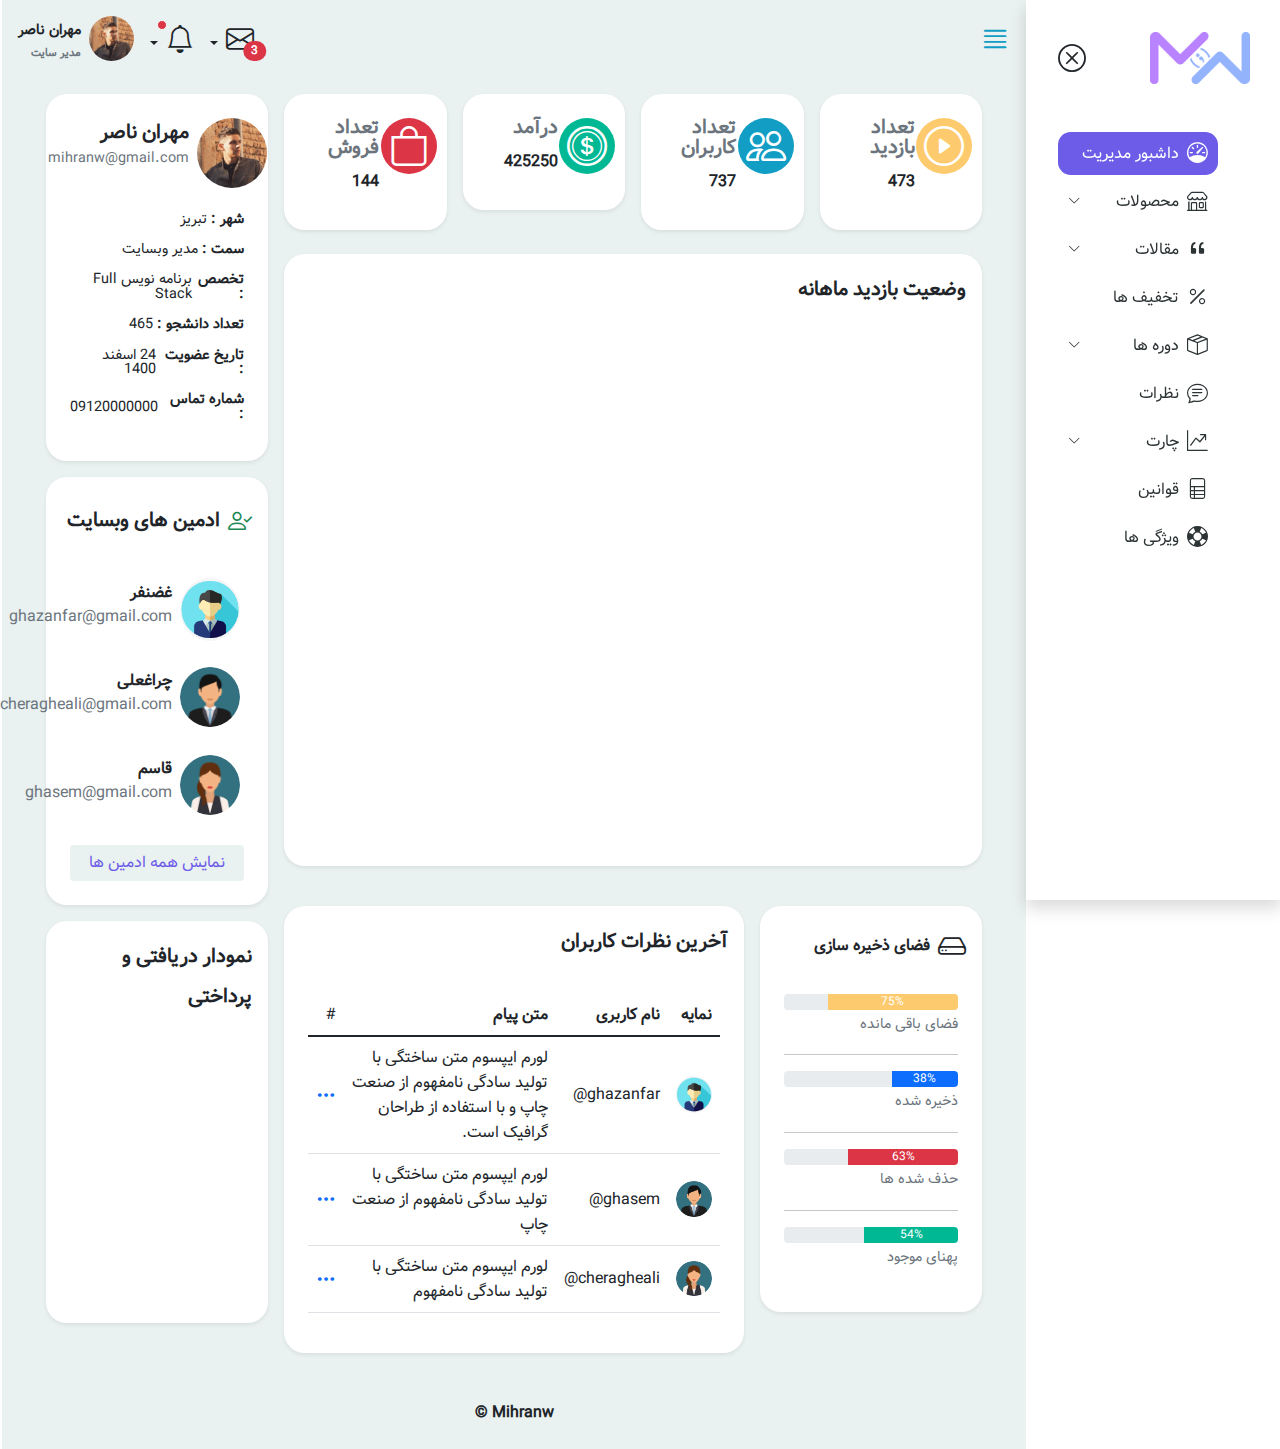
==== commit b2fe80b5: "Add Comment to Index File" ====
--- a/index.html
+++ b/index.html
@@ -5,9 +5,13 @@
     <meta http-equiv="X-UA-Compatible" content="IE=edge">
     <meta name="viewport" content="width=device-width, initial-scale=1.0">
     <title>پنل ادمین</title>
+
+    <!-- BootStarp Refrence -->
     <link rel="stylesheet" href="./assets/css/bootstrap.rtl.min.css">
     <link rel="stylesheet" href="./assets/css/bootstrap-icons-1.7.2/bootstrap-icons.css">
+    <!-- Style Refrence -->
     <link rel="stylesheet" href="./assets/css/style.css">
+    <!-- Favicon -->
     <link rel="shortcut icon" href="./assets/images/favicon.ico" type="image/x-icon">
 </head>
 
@@ -21,6 +25,7 @@
 
     <!-- Layouts Start -->
     <section>
+
         <!-- Side Bar Start -->
         <section class="sidebar shadow">
             <div class="d-flex align-items-center justify-content-between">
@@ -127,7 +132,6 @@
 
         </section>
         <!-- Side Bar End -->
-
 
         <!-- Main Start -->
         <section class="main">
@@ -533,9 +537,6 @@
                                 </div>
                             </div>
                             <!-- Comments And Progress Bar End -->
-
-
-
                         </div>
                         <!-- stats End -->
 
@@ -652,6 +653,7 @@
 
         </section>
         <!-- Main End -->
+
     </section>
     <!-- Layouts End -->
 
@@ -662,11 +664,12 @@
 
 
 
-
     <!-- Mihranw.ir -->
-
+    <!-- Bootstrap JS -->
     <script src="./assets/js/bootstrap.bundle.min.js"></script>
+    <!-- Jquery Refrence -->
     <script src="./assets/js/Jquery.min.js"></script>
+    <!-- Prue Counter Plugin Refrence -->
     <script src="./assets/js/plugins/prueCounter.js"></script>
     <!-- Charts -->
     <script src="https://cdn.amcharts.com/lib/5/index.js"></script>
@@ -679,6 +682,7 @@
     <script src="https://cdn.amcharts.com/lib/4/themes/animated.js"></script>
     <script src="./assets/js/plugins/chartcircle.js"></script>
 
+    <!-- Main Js Refrence -->
     <script src="./assets/js/main.js"></script>
 </body>
 
